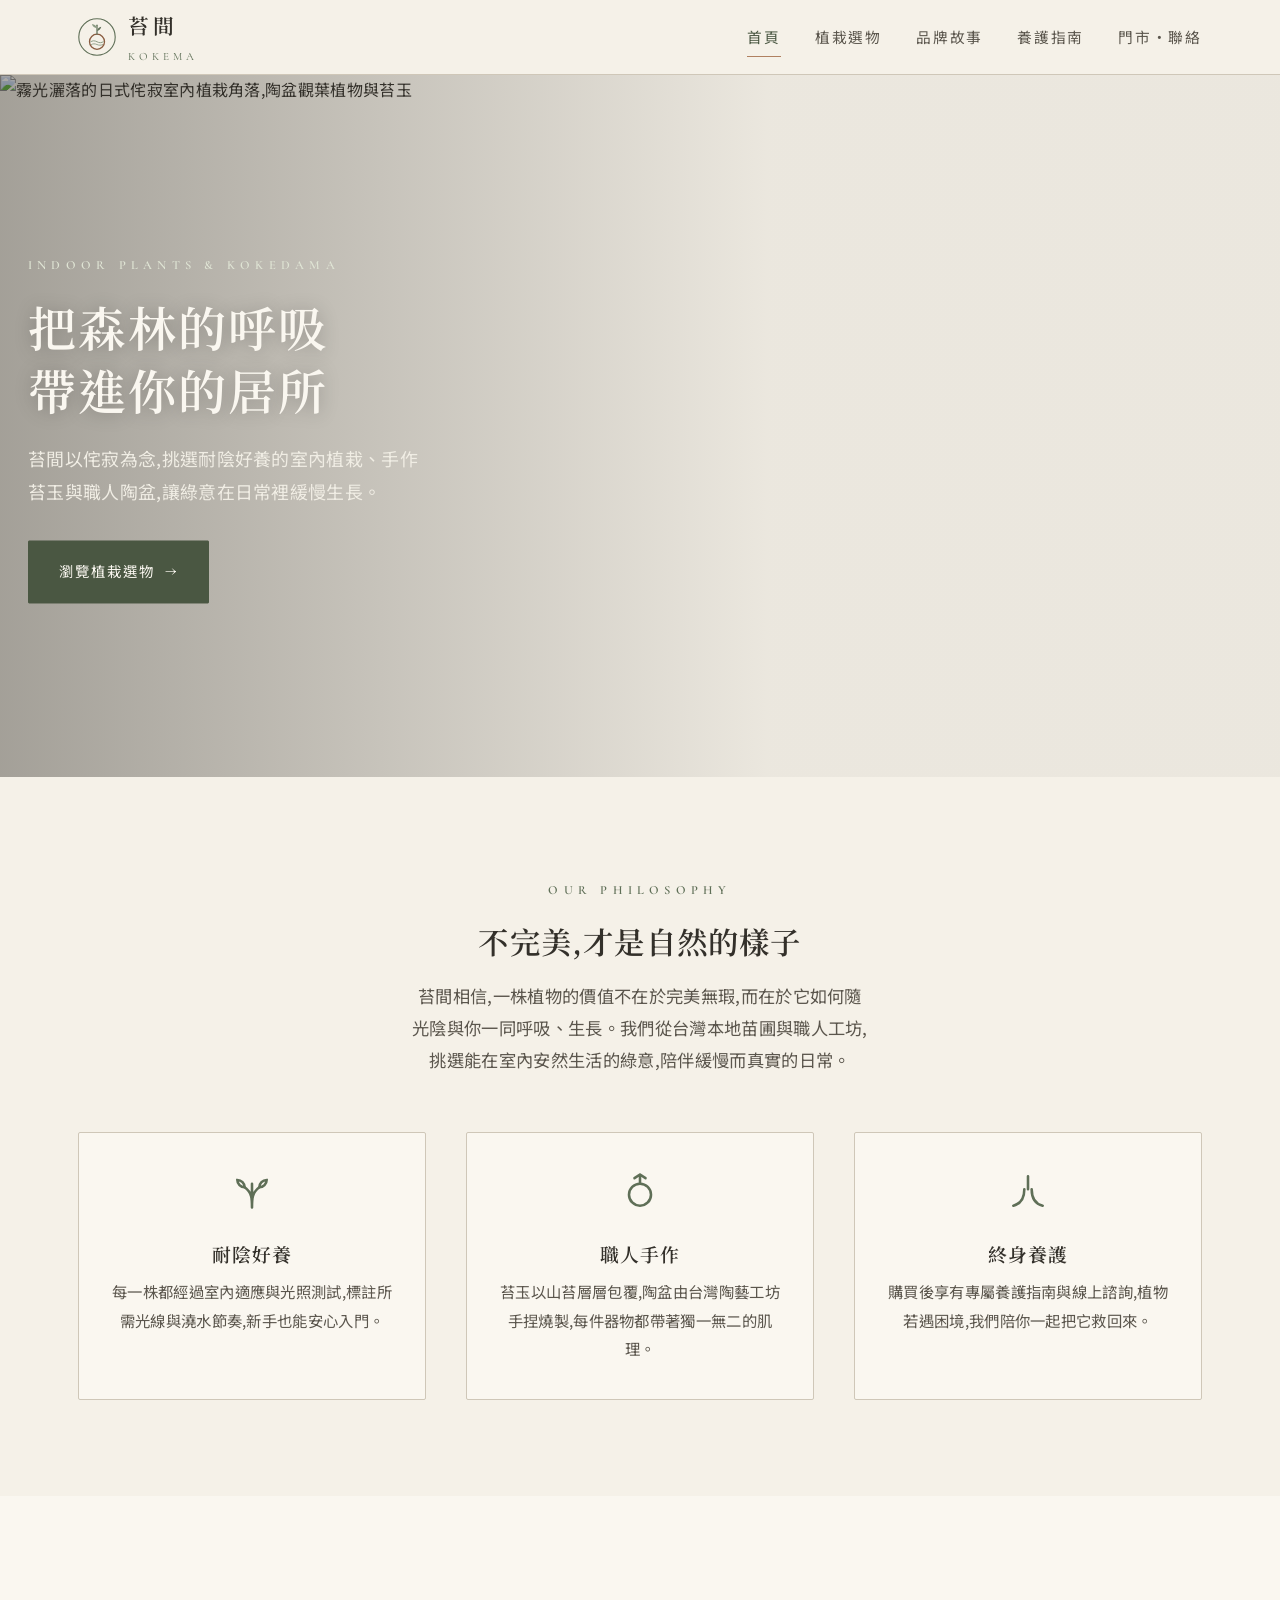
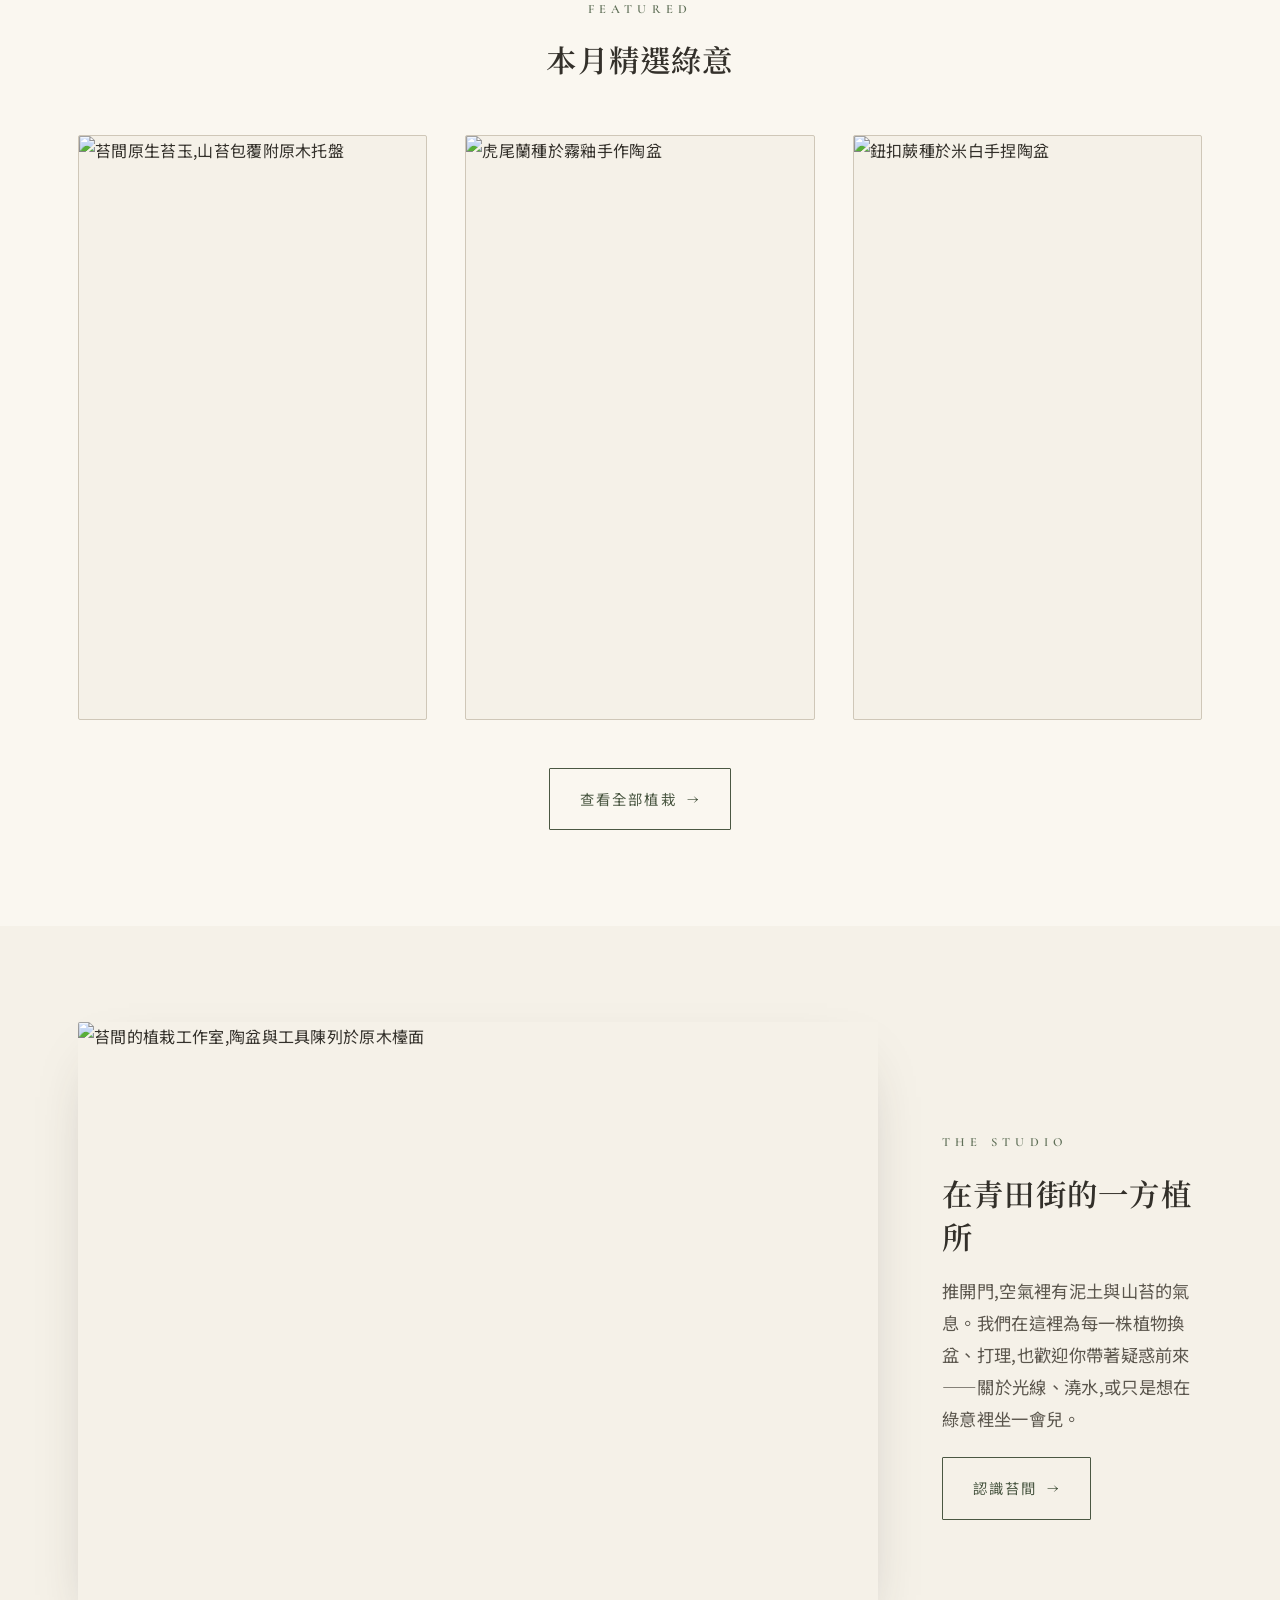
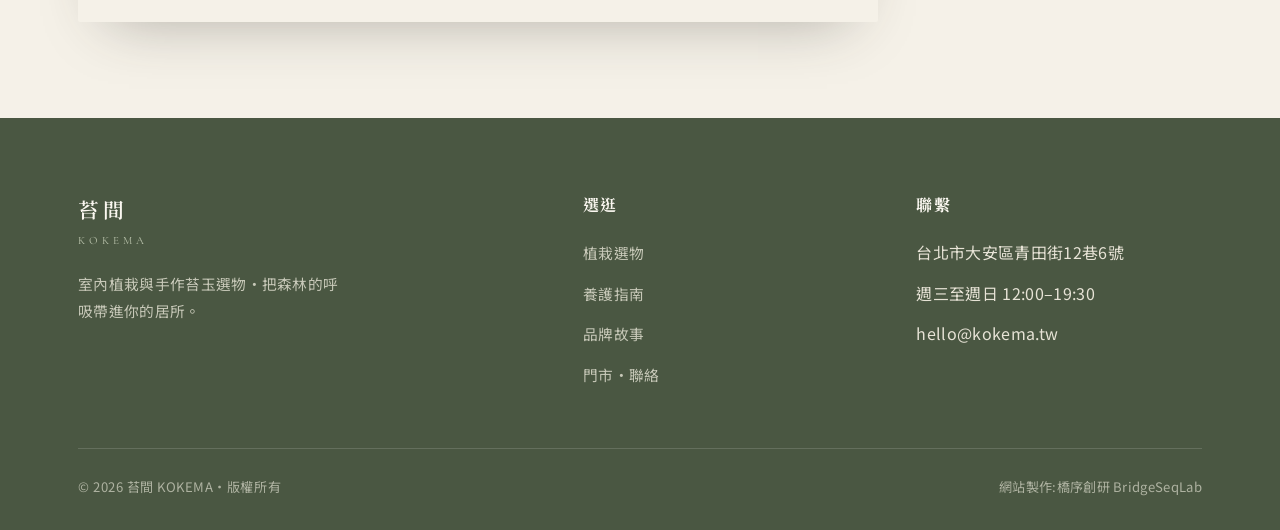
==== index.html @ 6eb8091a "feat: 苔間 KOKEMA 室內植栽與苔玉選物站(預覽)" ====
<!DOCTYPE html>
<html lang="zh-Hant">
<head>
<meta charset="UTF-8">
<meta name="viewport" content="width=device-width, initial-scale=1">
<title>苔間 KOKEMA｜室內植栽與苔玉選物・把森林的呼吸帶進居所</title>
<meta name="description" content="苔間 KOKEMA 是專注於室內植栽、手作苔玉(kokedama)與職人陶盆的綠意選物店。以侘寂為念,為都市居所挑選好養、耐陰、療癒的觀葉植物與養護器具。">
<meta name="keywords" content="室內植栽,苔玉,kokedama,手作陶盆,觀葉植物,居家綠意,植物選物,苔球,綠植,植栽養護">
<link rel="canonical" href="https://izzo24.github.io/kokema-botanical/">
<meta property="og:type" content="website">
<meta property="og:locale" content="zh_TW">
<meta property="og:site_name" content="苔間 KOKEMA">
<meta property="og:title" content="苔間 KOKEMA｜室內植栽與苔玉選物">
<meta property="og:description" content="以侘寂為念的室內植栽與手作苔玉選物店,把森林的呼吸帶進你的居所。">
<meta property="og:url" content="https://izzo24.github.io/kokema-botanical/">
<meta property="og:image" content="https://izzo24.github.io/kokema-botanical/images/hero.webp">
<meta name="twitter:card" content="summary_large_image">
<link rel="icon" type="image/svg+xml" href="./favicon.svg">
<link rel="preconnect" href="https://fonts.googleapis.com">
<link rel="preconnect" href="https://fonts.gstatic.com" crossorigin>
<link href="https://fonts.googleapis.com/css2?family=Cormorant+Garamond:wght@500;600&family=Noto+Sans+TC:wght@300;400;500&family=Noto+Serif+TC:wght@500;600&display=swap" rel="stylesheet">
<link rel="stylesheet" href="./css/style.css">
<script type="application/ld+json">
{
  "@context":"https://schema.org",
  "@type":"LocalBusiness",
  "@id":"https://izzo24.github.io/kokema-botanical/#business",
  "name":"苔間 KOKEMA",
  "description":"室內植栽、手作苔玉與職人陶盆的綠意選物店。",
  "url":"https://izzo24.github.io/kokema-botanical/",
  "image":"https://izzo24.github.io/kokema-botanical/images/hero.webp",
  "priceRange":"NT$880–NT$1,480",
  "telephone":"+886-2-2700-0816",
  "address":{"@type":"PostalAddress","streetAddress":"大安區青田街12巷6號","addressLocality":"台北市","addressRegion":"台北","postalCode":"106","addressCountry":"TW"},
  "openingHoursSpecification":[{"@type":"OpeningHoursSpecification","dayOfWeek":["Wednesday","Thursday","Friday","Saturday","Sunday"],"opens":"12:00","closes":"19:30"}],
  "sameAs":["https://www.instagram.com/kokema.botanical"]
}
</script>
<script type="application/ld+json">
{
  "@context":"https://schema.org",
  "@type":"WebSite",
  "name":"苔間 KOKEMA",
  "url":"https://izzo24.github.io/kokema-botanical/",
  "inLanguage":"zh-Hant",
  "publisher":{"@type":"Organization","name":"苔間 KOKEMA"}
}
</script>
</head>
<body>

<!-- ===== NAV ===== -->
<header class="nav">
  <div class="wrap">
    <a class="brand" href="./index.html" aria-label="苔間 KOKEMA 首頁">
      <img src="./assets/logo.svg" alt="苔間 KOKEMA 標誌" width="38" height="38" style="width:38px;height:38px">
      <span><span class="name">苔間</span><span class="en">KOKEMA</span></span>
    </a>
    <nav class="navlinks" aria-label="主選單">
      <a href="./index.html" aria-current="page">首頁</a>
      <a href="./shop.html">植栽選物</a>
      <a href="./about.html">品牌故事</a>
      <a href="./care.html">養護指南</a>
      <a href="./contact.html">門市・聯絡</a>
    </nav>
    <button class="nav-toggle" aria-label="開啟選單" aria-expanded="false"><span></span><span></span><span></span></button>
  </div>
</header>

<!-- ===== HERO ===== -->
<section class="hero" style="padding:0">
  <div class="hero-img">
    <img src="./images/hero.webp" alt="霧光灑落的日式侘寂室內植栽角落,陶盆觀葉植物與苔玉" width="1600" height="900">
    <div class="hero-text">
      <span class="kicker">Indoor Plants &amp; Kokedama</span>
      <h1>把森林的呼吸<br>帶進你的居所</h1>
      <p>苔間以侘寂為念,挑選耐陰好養的室內植栽、手作苔玉與職人陶盆,讓綠意在日常裡緩慢生長。</p>
      <a class="btn btn-solid" href="./shop.html">瀏覽植栽選物 <span class="arrow">→</span></a>
    </div>
  </div>
</section>

<!-- ===== 理念 ===== -->
<section class="center">
  <div class="wrap reveal">
    <span class="kicker">Our Philosophy</span>
    <h2 class="section-title">不完美,才是自然的樣子</h2>
    <span class="divider"></span>
    <p class="lead">苔間相信,一株植物的價值不在於完美無瑕,而在於它如何隨光陰與你一同呼吸、生長。我們從台灣本地苗圃與職人工坊,挑選能在室內安然生活的綠意,陪伴緩慢而真實的日常。</p>
    <div class="pillars">
      <div class="pillar reveal">
        <svg class="ico" viewBox="0 0 24 24" fill="none" stroke="currentColor" stroke-width="1.4"><path d="M12 21c0-5 0-8 4-11M12 21c0-5 0-8-4-11M12 21V8" stroke-linecap="round"/><path d="M8 10a4 4 0 01-4-4 4 4 0 014 4zM16 10a4 4 0 004-4 4 4 0 00-4 4z"/></svg>
        <h3>耐陰好養</h3>
        <p>每一株都經過室內適應與光照測試,標註所需光線與澆水節奏,新手也能安心入門。</p>
      </div>
      <div class="pillar reveal">
        <svg class="ico" viewBox="0 0 24 24" fill="none" stroke="currentColor" stroke-width="1.4"><circle cx="12" cy="14" r="6"/><path d="M12 8V3M9 5l3-2 3 2" stroke-linecap="round" stroke-linejoin="round"/></svg>
        <h3>職人手作</h3>
        <p>苔玉以山苔層層包覆,陶盆由台灣陶藝工坊手捏燒製,每件器物都帶著獨一無二的肌理。</p>
      </div>
      <div class="pillar reveal">
        <svg class="ico" viewBox="0 0 24 24" fill="none" stroke="currentColor" stroke-width="1.4"><path d="M4 20c4-1 6-4 6-9M20 20c-4-1-6-4-6-9M12 4v7" stroke-linecap="round"/></svg>
        <h3>終身養護</h3>
        <p>購買後享有專屬養護指南與線上諮詢,植物若遇困境,我們陪你一起把它救回來。</p>
      </div>
    </div>
  </div>
</section>

<!-- ===== 精選商品 ===== -->
<section class="bg-paper">
  <div class="wrap">
    <div class="center reveal">
      <span class="kicker">Featured</span>
      <h2 class="section-title">本月精選綠意</h2>
      <span class="divider"></span>
    </div>
    <div class="grid-products">
      <article class="card reveal">
        <a class="ph" href="./shop.html"><img src="./images/kokedama.webp" alt="苔間原生苔玉,山苔包覆附原木托盤" width="600" height="600"></a>
        <div class="body">
          <span class="tag">Kokedama</span>
          <h3>原生山苔・苔玉</h3>
          <p>以台灣山苔層層手作包覆,附原木托盤,綠意懸浮如一方小森林。</p>
          <div class="row"><span class="price">NT$880</span><button class="add" data-add="原生山苔・苔玉">加入購物籃</button></div>
        </div>
      </article>
      <article class="card reveal">
        <a class="ph" href="./shop.html"><img src="./images/products.webp" alt="虎尾蘭種於霧釉手作陶盆" width="600" height="600"></a>
        <div class="body">
          <span class="tag">Foliage</span>
          <h3>虎尾蘭・霧釉陶盆</h3>
          <p>極耐陰、淨化空氣的入門首選,搭配霧面釉陶盆沉靜內斂。</p>
          <div class="row"><span class="price">NT$1,480</span><button class="add" data-add="虎尾蘭・霧釉陶盆">加入購物籃</button></div>
        </div>
      </article>
      <article class="card reveal">
        <a class="ph" href="./shop.html"><img src="./images/studio.webp" alt="鈕扣蕨種於米白手捏陶盆" width="600" height="600"></a>
        <div class="body">
          <span class="tag">Fern</span>
          <h3>鈕扣蕨・米白手捏盆</h3>
          <p>圓潤小葉如綴串鈕扣,喜濕潤散光,為桌角添一抹輕盈綠。</p>
          <div class="row"><span class="price">NT$980</span><button class="add" data-add="鈕扣蕨・米白手捏盆">加入購物籃</button></div>
        </div>
      </article>
    </div>
    <div class="center" style="margin-top:48px"><a class="btn" href="./shop.html">查看全部植栽 <span class="arrow">→</span></a></div>
  </div>
</section>

<!-- ===== 圖文分隔 ===== -->
<section>
  <div class="wrap split">
    <div class="reveal"><img src="./images/studio.webp" alt="苔間的植栽工作室,陶盆與工具陳列於原木檯面" width="800" height="600"></div>
    <div class="reveal">
      <span class="kicker">The Studio</span>
      <h2 class="section-title">在青田街的一方植所</h2>
      <span class="divider"></span>
      <p class="lead">推開門,空氣裡有泥土與山苔的氣息。我們在這裡為每一株植物換盆、打理,也歡迎你帶著疑惑前來——關於光線、澆水,或只是想在綠意裡坐一會兒。</p>
      <p style="margin-top:1.4rem"><a class="btn" href="./about.html">認識苔間 <span class="arrow">→</span></a></p>
    </div>
  </div>
</section>

<!-- ===== FOOTER ===== -->
<footer>
  <div class="wrap">
    <div class="foot-grid">
      <div>
        <div class="brand"><span><span class="name">苔間</span><span class="en">KOKEMA</span></span></div>
        <p>室內植栽與手作苔玉選物・把森林的呼吸帶進你的居所。</p>
      </div>
      <div>
        <h4>選逛</h4>
        <ul>
          <li><a href="./shop.html">植栽選物</a></li>
          <li><a href="./care.html">養護指南</a></li>
          <li><a href="./about.html">品牌故事</a></li>
          <li><a href="./contact.html">門市・聯絡</a></li>
        </ul>
      </div>
      <div>
        <h4>聯繫</h4>
        <ul>
          <li>台北市大安區青田街12巷6號</li>
          <li>週三至週日 12:00–19:30</li>
          <li>hello@kokema.tw</li>
        </ul>
      </div>
    </div>
    <div class="foot-bottom">
      <small>© <span id="year">2026</span> 苔間 KOKEMA・版權所有</small>
      <span class="credit">網站製作:橋序創研 BridgeSeqLab</span>
    </div>
  </div>
</footer>

<script src="./js/main.js"></script>
</body>
</html>
---- css/style.css ----
/* ===========================================================
   苔間 KOKEMA — 室內植栽與苔玉選物
   設計語彙:Japandi 侘寂 wabi-sabi
   霧灰綠 × 陶土 × 米白・大量留白・細線・自然材質
   =========================================================== */

:root{
  --cream:#f5f1e8;
  --paper:#faf7f0;
  --greige:#e3ddd0;
  --sage:#8a9a82;
  --sage-deep:#5f6f57;
  --moss:#4a5742;
  --clay:#b08161;
  --clay-deep:#8a5c40;
  --ink:#33302a;
  --ink-soft:#5b564d;
  --line:#cfc7b8;
  --max:1180px;
  --serif:"Noto Serif TC","Songti TC",serif;
  --sans:"Noto Sans TC","PingFang TC","Helvetica Neue",sans-serif;
  --latin:"Cormorant Garamond",Georgia,serif;
}

*{box-sizing:border-box;margin:0;padding:0}
html{scroll-behavior:smooth}
body{
  font-family:var(--sans);
  color:var(--ink);
  background:var(--cream);
  line-height:1.85;
  font-size:16px;
  -webkit-font-smoothing:antialiased;
  letter-spacing:.02em;
}
img{max-width:100%;display:block}
a{color:inherit;text-decoration:none}

.wrap{max-width:var(--max);margin:0 auto;padding:0 28px}

/* ---------- 標題 ---------- */
h1,h2,h3{font-family:var(--serif);font-weight:600;line-height:1.4;letter-spacing:.04em;color:var(--ink)}
.kicker{
  font-family:var(--latin);
  font-size:.78rem;letter-spacing:.42em;text-transform:uppercase;
  color:var(--sage-deep);font-weight:600;margin-bottom:1.1rem;
  display:inline-block;
}
.section-title{font-size:1.9rem;margin-bottom:1.1rem}
.lead{font-size:1.08rem;color:var(--ink-soft);max-width:46ch}

/* ---------- 導覽 ---------- */
.nav{
  position:sticky;top:0;z-index:50;
  background:rgba(245,241,232,.86);
  backdrop-filter:blur(10px);
  border-bottom:1px solid var(--line);
}
.nav .wrap{display:flex;align-items:center;justify-content:space-between;height:74px}
.brand{display:flex;align-items:center;gap:12px}
.brand svg{width:38px;height:38px}
.brand .name{font-family:var(--serif);font-size:1.3rem;letter-spacing:.18em;font-weight:600}
.brand .en{font-family:var(--latin);font-size:.7rem;letter-spacing:.36em;color:var(--sage-deep);display:block;margin-top:2px}
.navlinks{display:flex;gap:34px;align-items:center}
.navlinks a{
  font-size:.92rem;letter-spacing:.12em;color:var(--ink-soft);
  position:relative;padding:4px 0;transition:color .25s;
}
.navlinks a:hover,.navlinks a[aria-current="page"]{color:var(--moss)}
.navlinks a[aria-current="page"]::after{
  content:"";position:absolute;left:0;bottom:-2px;width:100%;height:1px;background:var(--clay);
}
.nav-toggle{display:none;background:none;border:0;cursor:pointer;padding:6px}
.nav-toggle span{display:block;width:24px;height:2px;background:var(--ink);margin:5px 0;transition:.3s}

/* ---------- 按鈕 ---------- */
.btn{
  display:inline-flex;align-items:center;gap:10px;
  font-size:.9rem;letter-spacing:.14em;
  padding:14px 30px;border:1px solid var(--moss);
  color:var(--moss);background:transparent;cursor:pointer;
  transition:all .3s ease;border-radius:1px;
}
.btn:hover{background:var(--moss);color:var(--paper)}
.btn-solid{background:var(--moss);color:var(--paper)}
.btn-solid:hover{background:var(--clay-deep);border-color:var(--clay-deep)}
.btn .arrow{font-family:var(--latin);font-size:1.1rem}

/* ---------- Hero ---------- */
.hero{position:relative;overflow:hidden}
.hero-img{position:relative;height:78vh;min-height:520px}
.hero-img img{width:100%;height:100%;object-fit:cover}
.hero-img::after{content:"";position:absolute;inset:0;background:linear-gradient(90deg,rgba(51,48,42,.42),rgba(51,48,42,.05) 60%)}
.hero-text{
  position:absolute;left:0;top:50%;transform:translateY(-50%);
  color:var(--paper);max-width:560px;padding:0 28px;z-index:2;
}
.hero-text .kicker{color:#dfe4d4}
.hero-text h1{color:var(--paper);font-size:3rem;line-height:1.32;margin-bottom:1.3rem;text-shadow:0 1px 18px rgba(0,0,0,.25)}
.hero-text p{color:#f0ede4;font-size:1.12rem;max-width:40ch;margin-bottom:2rem}

/* ---------- 區塊通用 ---------- */
section{padding:96px 0}
.section-sm{padding:64px 0}
.split{display:grid;grid-template-columns:1fr 1fr;gap:64px;align-items:center}
.split img{border-radius:2px;box-shadow:0 24px 60px -30px rgba(51,48,42,.4)}
.center{text-align:center}
.center .lead{margin:0 auto}
.divider{width:46px;height:1px;background:var(--clay);margin:1.4rem 0}
.center .divider{margin:1.4rem auto}

/* ---------- 理念三欄 ---------- */
.pillars{display:grid;grid-template-columns:repeat(3,1fr);gap:40px;margin-top:56px}
.pillar{padding:36px 30px;background:var(--paper);border:1px solid var(--line);border-radius:2px}
.pillar .ico{width:44px;height:44px;margin-bottom:20px;color:var(--sage-deep)}
.pillar h3{font-size:1.18rem;margin-bottom:.6rem}
.pillar p{color:var(--ink-soft);font-size:.96rem}

/* ---------- 商品卡 ---------- */
.bg-paper{background:var(--paper)}
.grid-products{display:grid;grid-template-columns:repeat(3,1fr);gap:38px;margin-top:54px}
.card{background:var(--cream);border:1px solid var(--line);border-radius:2px;overflow:hidden;transition:transform .35s ease,box-shadow .35s ease}
.card:hover{transform:translateY(-5px);box-shadow:0 26px 50px -34px rgba(51,48,42,.5)}
.card .ph{aspect-ratio:1/1;overflow:hidden;background:var(--greige)}
.card .ph img{width:100%;height:100%;object-fit:cover;transition:transform .6s ease}
.card:hover .ph img{transform:scale(1.05)}
.card .body{padding:24px 24px 28px}
.card .tag{font-family:var(--latin);font-size:.72rem;letter-spacing:.24em;text-transform:uppercase;color:var(--sage-deep)}
.card h3{font-size:1.22rem;margin:.5rem 0 .5rem}
.card p{font-size:.9rem;color:var(--ink-soft);margin-bottom:1.1rem;min-height:3.2em}
.card .price{font-family:var(--latin);font-size:1.35rem;color:var(--clay-deep);font-weight:600}
.card .row{display:flex;align-items:center;justify-content:space-between}
.card .add{font-size:.82rem;letter-spacing:.12em;border:1px solid var(--moss);color:var(--moss);padding:9px 16px;cursor:pointer;background:none;transition:.3s;border-radius:1px}
.card .add:hover{background:var(--moss);color:var(--paper)}

/* ---------- 內容文字頁 ---------- */
.article{max-width:760px;margin:0 auto}
.article h2{font-size:1.5rem;margin:2.6rem 0 1rem}
.article h3{font-size:1.18rem;margin:1.8rem 0 .6rem;color:var(--moss)}
.article p{margin-bottom:1.2rem;color:var(--ink-soft)}
.article ul{margin:0 0 1.4rem 1.3rem;color:var(--ink-soft)}
.article li{margin-bottom:.5rem}
.article .note{background:var(--paper);border-left:3px solid var(--sage);padding:18px 24px;margin:1.6rem 0;border-radius:0 2px 2px 0}
.figure{margin:2rem 0}
.figure figcaption{font-size:.84rem;color:var(--sage-deep);margin-top:.7rem;text-align:center;letter-spacing:.08em}

/* ---------- 麵包屑 ---------- */
.crumbs{font-size:.82rem;letter-spacing:.1em;color:var(--ink-soft);padding:22px 0 0}
.crumbs a:hover{color:var(--moss)}
.crumbs span{color:var(--clay)}

/* ---------- 頁首小帶 ---------- */
.pagehead{background:var(--paper);border-bottom:1px solid var(--line);padding:54px 0 60px}
.pagehead .kicker{margin-bottom:.8rem}
.pagehead h1{font-size:2.4rem}
.pagehead p{color:var(--ink-soft);margin-top:1rem;max-width:52ch}

/* ---------- 表單 ---------- */
.form{display:grid;gap:20px;max-width:560px}
.form label{font-size:.86rem;letter-spacing:.1em;color:var(--ink-soft);display:block;margin-bottom:8px}
.form input,.form textarea,.form select{
  width:100%;padding:13px 16px;border:1px solid var(--line);background:var(--paper);
  font-family:var(--sans);font-size:.96rem;color:var(--ink);border-radius:2px;
}
.form input:focus,.form textarea:focus,.form select:focus{outline:none;border-color:var(--sage)}
.contact-grid{display:grid;grid-template-columns:1fr 1fr;gap:64px}
.info-row{display:flex;gap:16px;margin-bottom:22px;align-items:flex-start}
.info-row .ico{width:22px;height:22px;color:var(--sage-deep);flex:none;margin-top:3px}
.info-row b{font-family:var(--serif);font-weight:600;display:block;margin-bottom:2px}
.info-row span{color:var(--ink-soft);font-size:.94rem}

/* ---------- 頁尾 ---------- */
footer{background:var(--moss);color:#e7e3d6;padding:72px 0 30px;margin-top:0}
.foot-grid{display:grid;grid-template-columns:1.6fr 1fr 1fr;gap:48px;padding-bottom:48px;border-bottom:1px solid rgba(255,255,255,.14)}
footer .brand .name{color:var(--paper)}
footer .brand .en{color:#b9c2ab}
footer p{color:#c7c8b8;font-size:.92rem;margin-top:18px;max-width:34ch}
footer h4{font-family:var(--serif);font-size:1rem;letter-spacing:.1em;margin-bottom:18px;color:var(--paper)}
footer ul{list-style:none}
footer ul li{margin-bottom:11px}
footer ul a{color:#c7c8b8;font-size:.92rem;transition:color .25s}
footer ul a:hover{color:var(--paper)}
.foot-bottom{display:flex;justify-content:space-between;align-items:center;padding-top:26px;flex-wrap:wrap;gap:10px}
.foot-bottom small{color:#aeb2a1;font-size:.82rem;letter-spacing:.04em}
.foot-bottom .credit{color:#aeb2a1;font-size:.82rem}

/* ---------- 動畫 ---------- */
.reveal{opacity:0;transform:translateY(22px);transition:opacity .8s ease,transform .8s ease}
.reveal.in{opacity:1;transform:none}

/* ---------- 404 ---------- */
.nf{min-height:62vh;display:flex;flex-direction:column;align-items:center;justify-content:center;text-align:center;padding:80px 28px}
.nf .big{font-family:var(--latin);font-size:6rem;color:var(--sage);line-height:1}
.nf h1{font-size:1.8rem;margin:1rem 0 .6rem}
.nf p{color:var(--ink-soft);margin-bottom:2rem}

/* ---------- RWD ---------- */
@media(max-width:860px){
  .navlinks{
    position:fixed;inset:74px 0 auto 0;background:var(--cream);
    flex-direction:column;gap:0;padding:8px 0;border-bottom:1px solid var(--line);
    transform:translateY(-130%);transition:transform .35s ease;
  }
  .navlinks.open{transform:none}
  .navlinks a{padding:15px 28px;width:100%;border-bottom:1px solid var(--line)}
  .nav-toggle{display:block}
  .split,.contact-grid{grid-template-columns:1fr;gap:38px}
  .pillars{grid-template-columns:1fr;gap:22px}
  .grid-products{grid-template-columns:1fr 1fr;gap:24px}
  .foot-grid{grid-template-columns:1fr 1fr;gap:34px}
  .hero-text h1{font-size:2.2rem}
  .section-title{font-size:1.6rem}
  section{padding:68px 0}
}
@media(max-width:520px){
  .grid-products{grid-template-columns:1fr}
  .foot-grid{grid-template-columns:1fr}
  .hero-text h1{font-size:1.9rem}
  .hero-img{height:70vh}
}
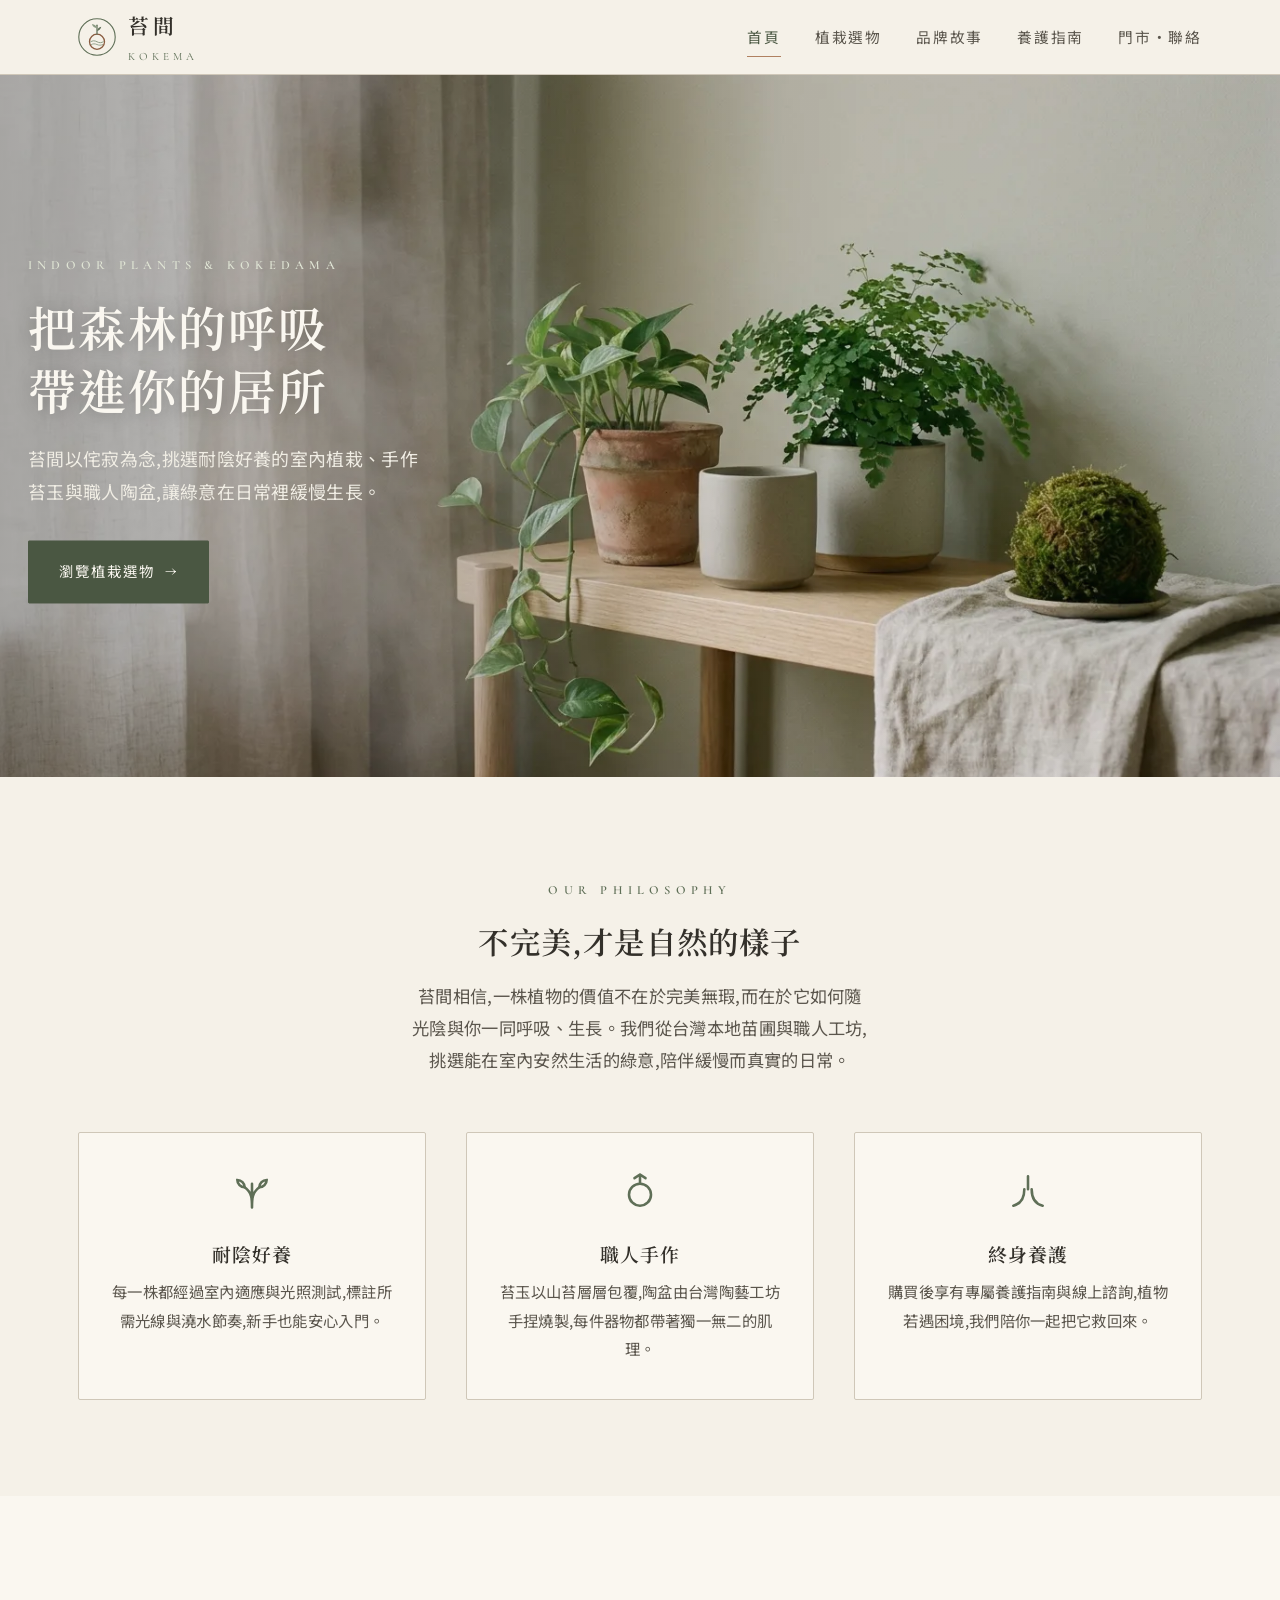
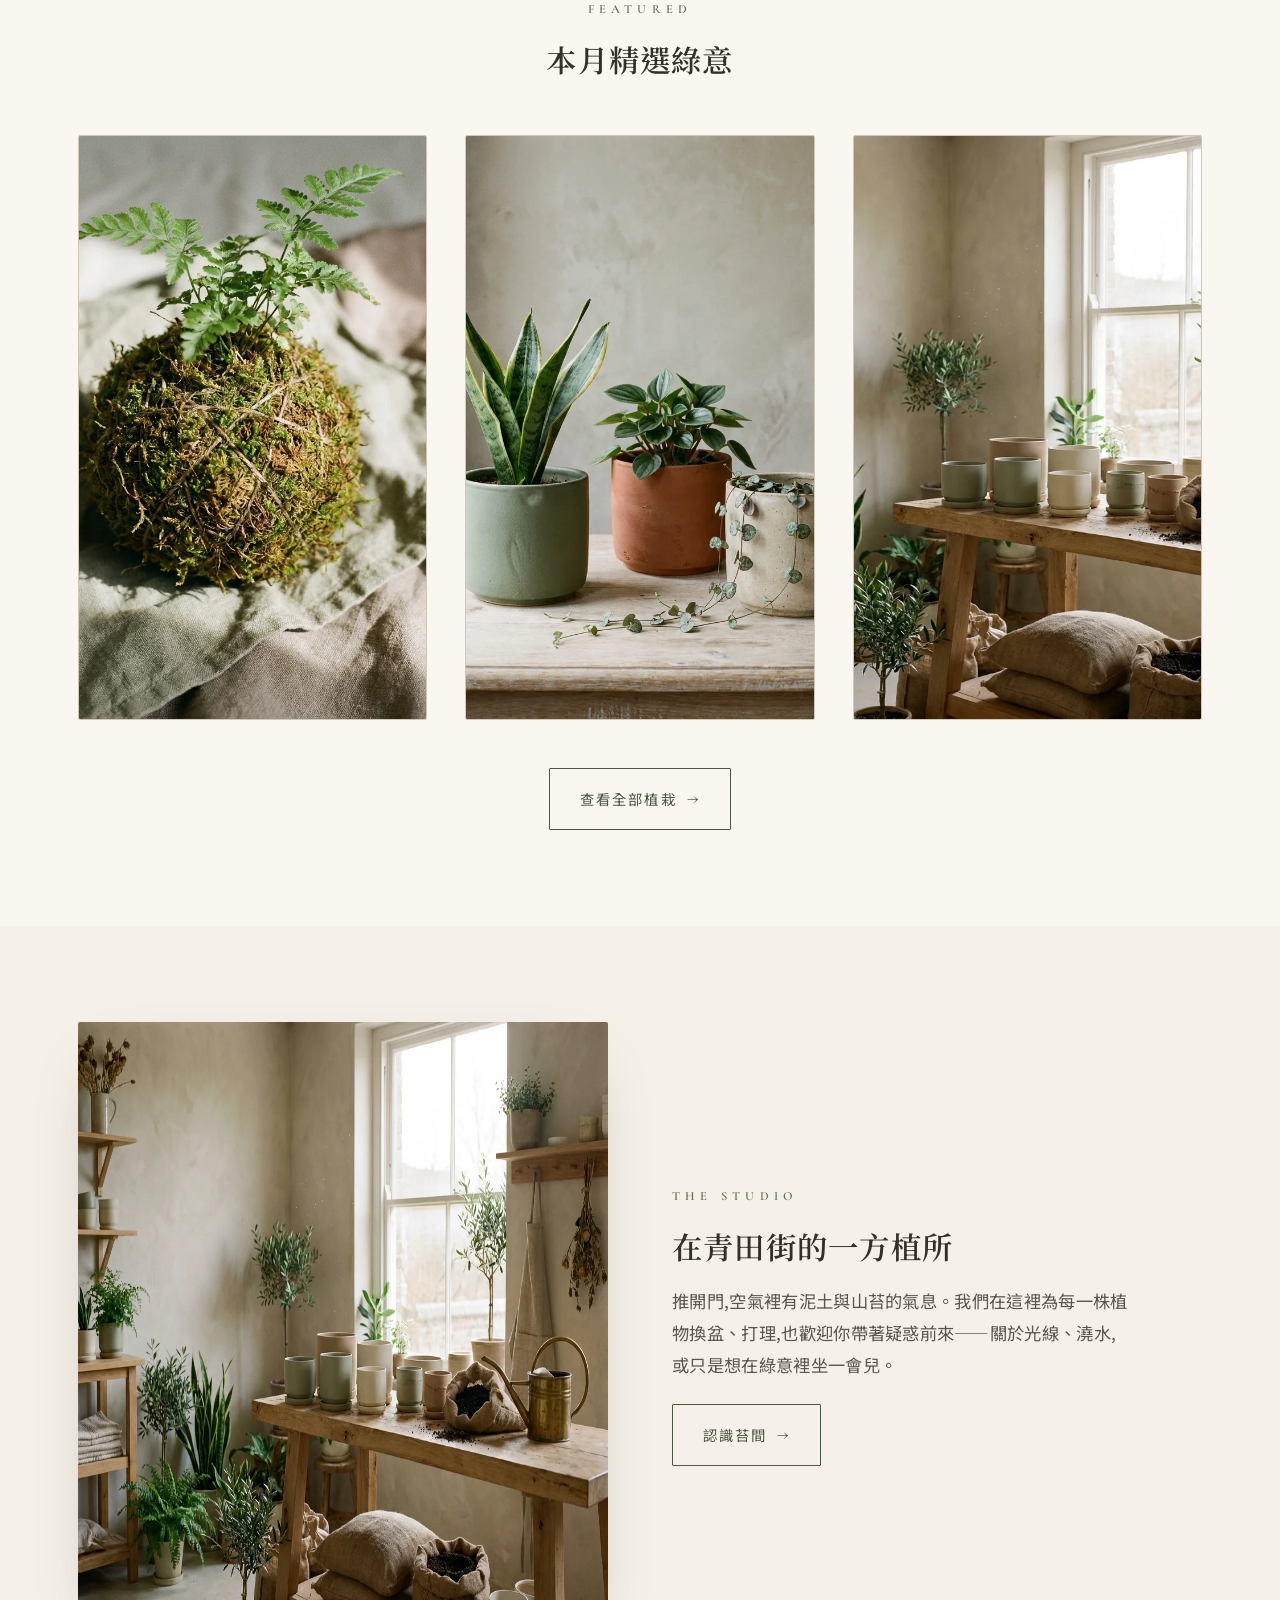
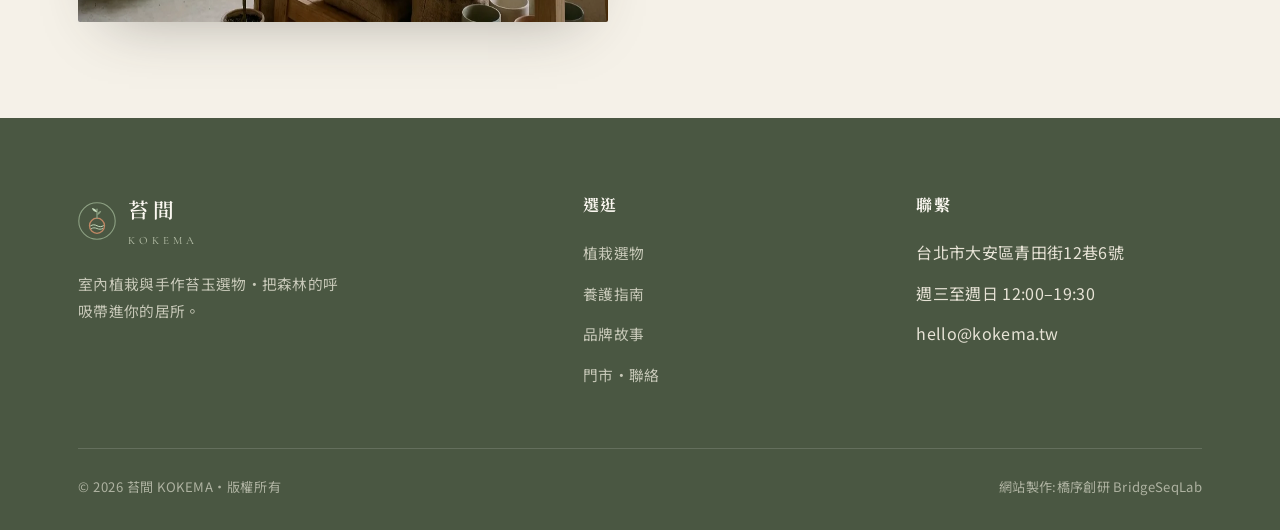
==== commit 7deb4d86: "fix: footer 補上品牌 logo 全站 6 頁 footer 的 brand 只有文字、缺 logo 圖示, 補上與頁首一致的 logo.svg,並加亮度濾鏡讓它在深色 footer 上清晰" ====
--- a/index.html
+++ b/index.html
@@ -167,7 +167,7 @@
   <div class="wrap">
     <div class="foot-grid">
       <div>
-        <div class="brand"><span><span class="name">苔間</span><span class="en">KOKEMA</span></span></div>
+        <div class="brand"><img src="./assets/logo.svg" alt="苔間 KOKEMA 標誌" width="38" height="38" style="width:38px;height:38px"><span><span class="name">苔間</span><span class="en">KOKEMA</span></span></div>
         <p>室內植栽與手作苔玉選物・把森林的呼吸帶進你的居所。</p>
       </div>
       <div>
--- a/css/style.css
+++ b/css/style.css
@@ -174,6 +174,7 @@
 .foot-grid{display:grid;grid-template-columns:1.6fr 1fr 1fr;gap:48px;padding-bottom:48px;border-bottom:1px solid rgba(255,255,255,.14)}
 footer .brand .name{color:var(--paper)}
 footer .brand .en{color:#b9c2ab}
+footer .brand img{filter:brightness(1.45) saturate(.85)}
 footer p{color:#c7c8b8;font-size:.92rem;margin-top:18px;max-width:34ch}
 footer h4{font-family:var(--serif);font-size:1rem;letter-spacing:.1em;margin-bottom:18px;color:var(--paper)}
 footer ul{list-style:none}
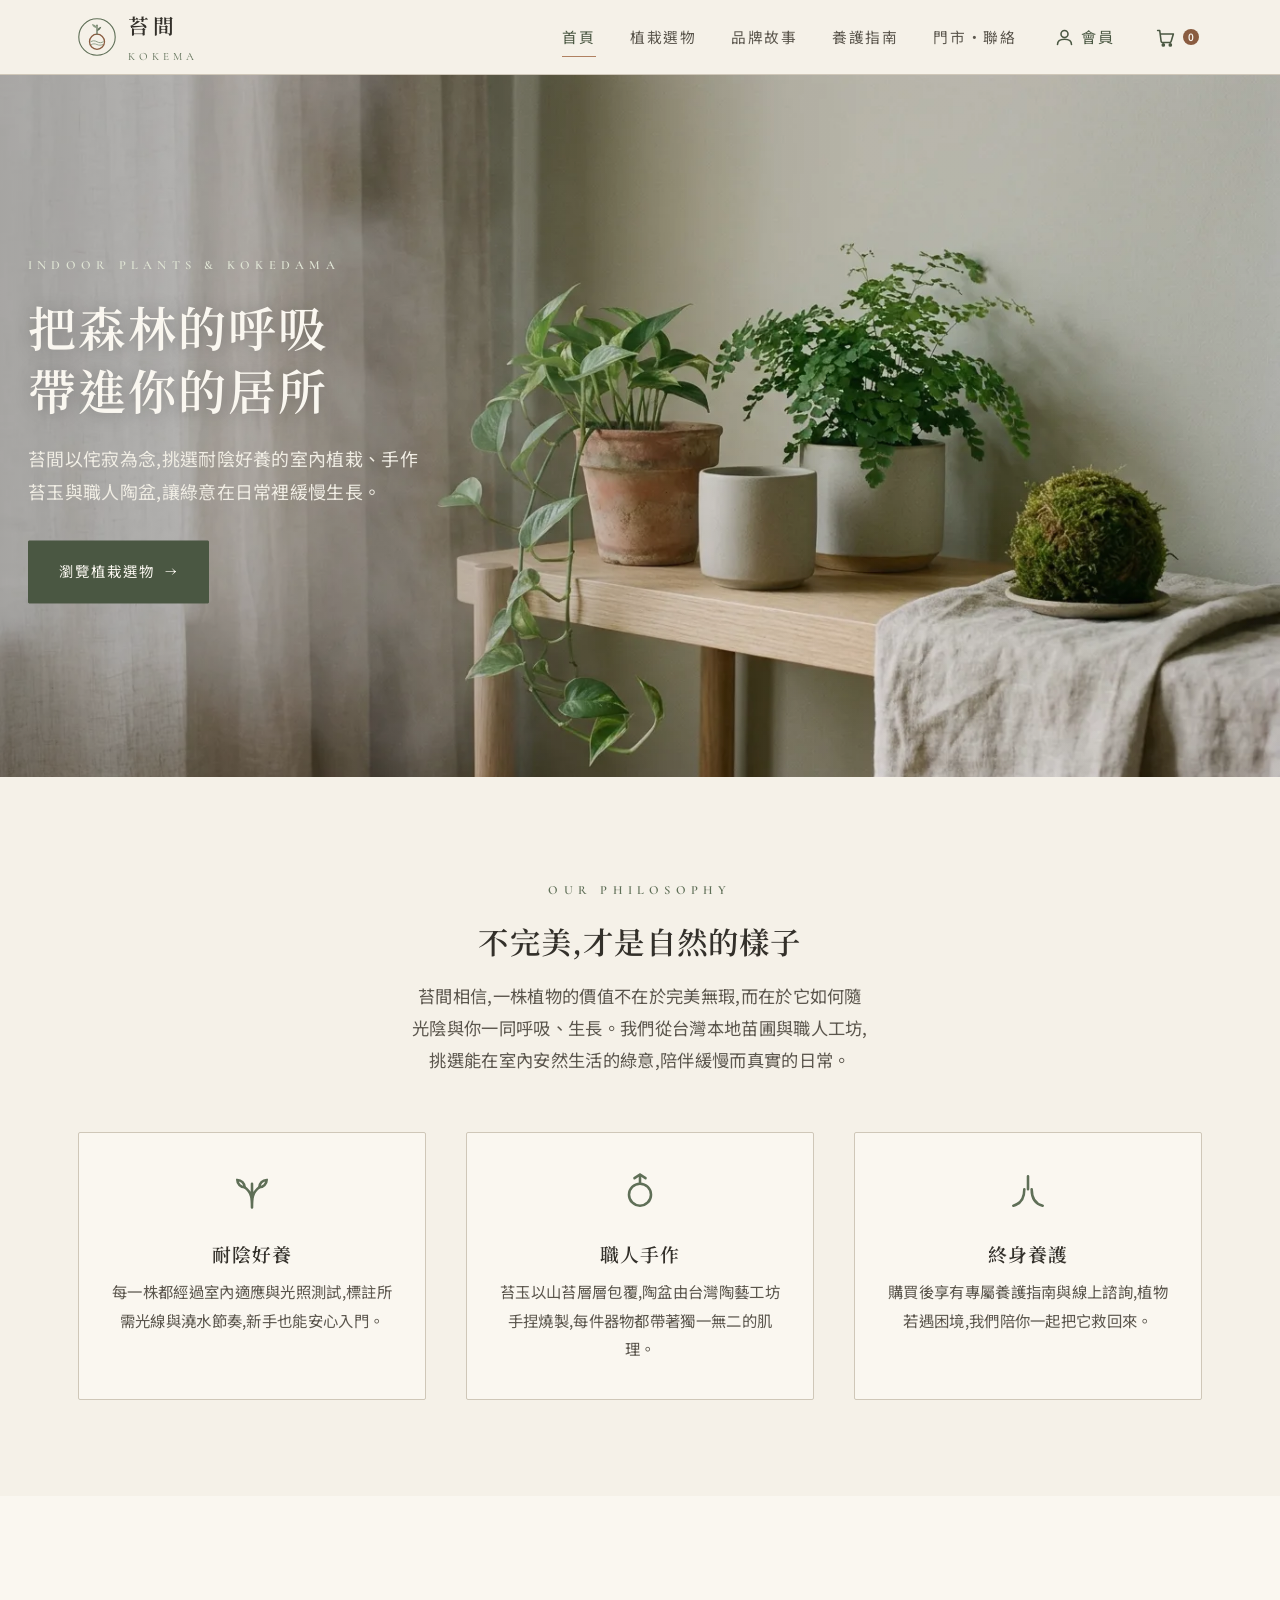
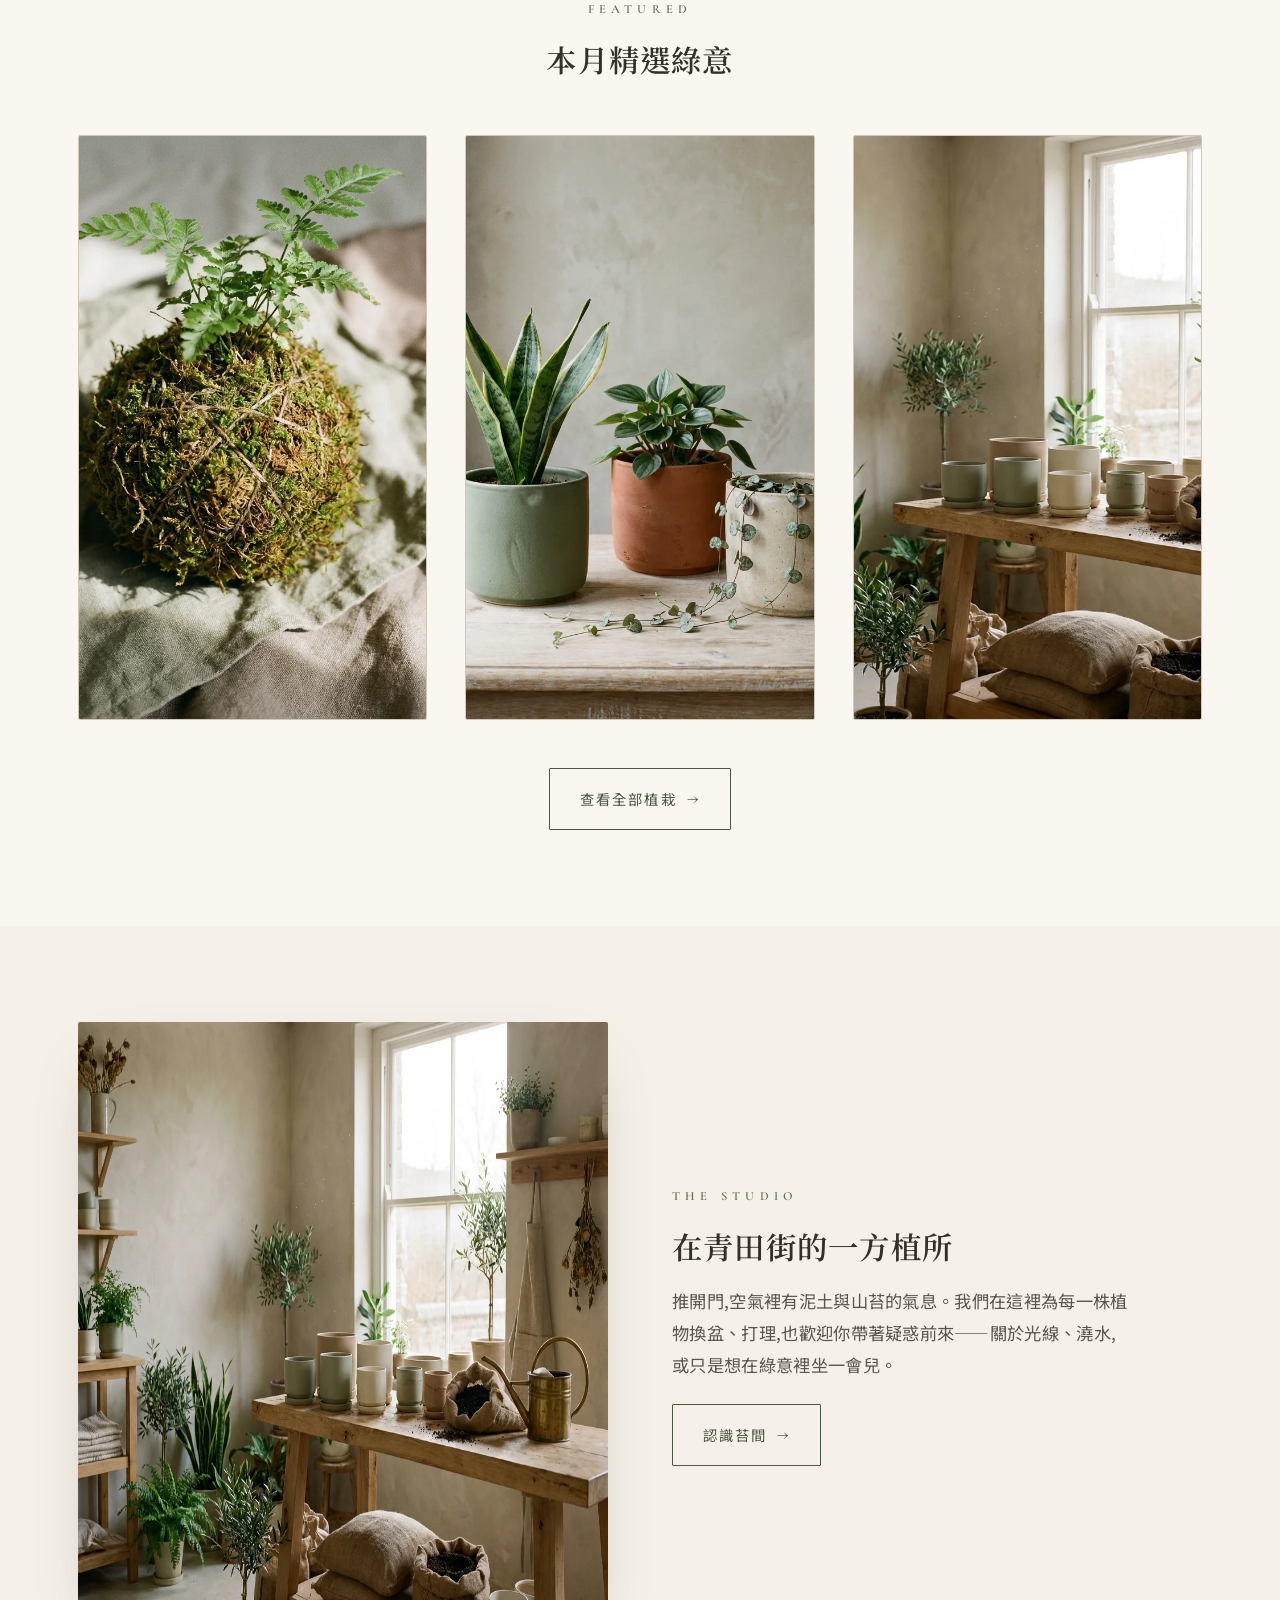
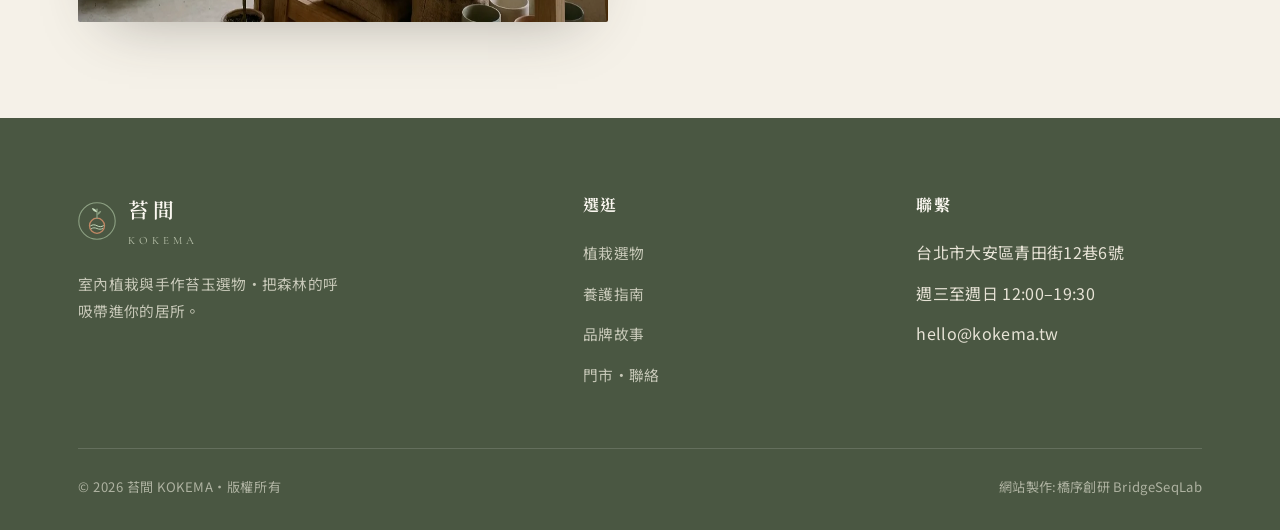
==== commit 54250fee: "Add 會員中心 + cart drawer + header member/cart (規範)" ====
--- a/index.html
+++ b/index.html
@@ -46,6 +46,7 @@
   "publisher":{"@type":"Organization","name":"苔間 KOKEMA"}
 }
 </script>
+<link rel="stylesheet" href="./addon.css">
 </head>
 <body>
 
@@ -62,7 +63,7 @@
       <a href="./about.html">品牌故事</a>
       <a href="./care.html">養護指南</a>
       <a href="./contact.html">門市・聯絡</a>
-    </nav>
+    <a class="acct-link" href="./member.html" aria-label="會員中心"><svg viewBox="0 0 24 24" fill="none" stroke="currentColor" stroke-width="1.8" stroke-linecap="round" stroke-linejoin="round" aria-hidden="true"><circle cx="12" cy="8" r="4"/><path d="M4 20c0-4 3.6-6 8-6s8 2 8 6"/></svg><span>會員</span></a><button class="cart-toggle" type="button" aria-label="購物車" aria-haspopup="dialog"><svg viewBox="0 0 24 24" fill="none" stroke="currentColor" stroke-width="1.8" stroke-linecap="round" stroke-linejoin="round" aria-hidden="true"><path d="M3 4h2.4l1.6 12.4a1.5 1.5 0 0 0 1.5 1.3h8.4a1.5 1.5 0 0 0 1.5-1.2L21 8H6.4"/><circle cx="9.5" cy="20.5" r="1.2" fill="currentColor"/><circle cx="17.5" cy="20.5" r="1.2" fill="currentColor"/></svg><span class="cart-badge" aria-hidden="true">0</span></button></nav>
     <button class="nav-toggle" aria-label="開啟選單" aria-expanded="false"><span></span><span></span><span></span></button>
   </div>
 </header>
@@ -196,5 +197,12 @@
 </footer>
 
 <script src="./js/main.js"></script>
+<div class="cart-overlay" id="cartOverlay"></div>
+<aside class="cart-drawer" id="cartDrawer" role="dialog" aria-modal="true" aria-label="購物車" aria-hidden="true">
+  <div class="cd-head"><h2>購物車</h2><button class="cd-close" id="cartClose" aria-label="關閉購物車"><svg viewBox="0 0 24 24" fill="none" stroke="currentColor" stroke-width="2" stroke-linecap="round" aria-hidden="true"><path d="M6 6l12 12M18 6L6 18"/></svg></button></div>
+  <div class="cd-body"><p class="cd-empty">您的購物車目前是空的。<br>歡迎先逛逛全部商品。</p></div>
+  <div class="cd-foot"><div class="cd-total"><span>小計</span><span>NT$ 0</span></div><a class="mc-btn" href="./shop.html">前往選購</a></div>
+</aside>
+<script src="./addon.js" defer></script>
 </body>
 </html>
--- a/addon.css
+++ b/addon.css
@@ -0,0 +1,41 @@
+/* 苔間 KOKEMA — header 會員/購物車 + 側欄 + 會員中心(addon, Japandi) */
+.navlinks .acct-link,.navlinks .cart-toggle{display:inline-flex;align-items:center;gap:.4rem;background:none;border:0;cursor:pointer;color:var(--moss,#4a5742);font:inherit;font-size:.95rem;padding:.2rem;line-height:1}
+.navlinks .cart-toggle{position:relative}
+.navlinks .acct-link svg,.navlinks .cart-toggle svg{width:21px;height:21px}
+.navlinks .acct-link:hover,.navlinks .cart-toggle:hover{color:#8a5c40}
+.cart-badge{display:inline-flex;align-items:center;justify-content:center;min-width:16px;height:16px;padding:0 4px;background:#8a5c40;color:#faf7f0;font-size:10px;font-weight:600;border-radius:50px}
+.cart-overlay{position:fixed;inset:0;background:rgba(74,87,66,.45);opacity:0;visibility:hidden;transition:.3s;z-index:200}
+.cart-overlay.show{opacity:1;visibility:visible}
+.cart-drawer{position:fixed;top:0;right:0;height:100%;width:min(400px,92vw);background:#faf7f0;border-left:1px solid #e3ddd0;transform:translateX(100%);transition:transform .35s ease;z-index:210;display:flex;flex-direction:column;color:#4a5742}
+.cart-drawer.open{transform:translateX(0)}
+.cd-head{display:flex;align-items:center;justify-content:space-between;padding:1.3rem 1.5rem;border-bottom:1px solid #e3ddd0}
+.cd-head h2{font-family:"Cormorant Garamond","Noto Serif TC",serif;font-size:1.45rem;margin:0;font-weight:600;color:#4a5742}
+.cd-close{background:none;border:0;cursor:pointer;color:#4a5742;display:inline-flex;padding:.3rem}.cd-close svg{width:23px;height:23px}
+.cd-body{flex:1;overflow:auto;padding:1.8rem 1.5rem}
+.cd-empty{text-align:center;margin-top:2.4rem;line-height:2;color:#5f6f57}
+.cd-foot{border-top:1px solid #e3ddd0;padding:1.4rem 1.5rem}
+.cd-total{display:flex;justify-content:space-between;font-family:"Cormorant Garamond",serif;font-size:1.2rem;margin-bottom:1rem}
+.mc-btn{display:inline-flex;align-items:center;justify-content:center;gap:.5rem;background:#5f6f57;color:#faf7f0;border:1px solid #5f6f57;padding:.85rem 1.7rem;cursor:pointer;transition:.25s;font:inherit;letter-spacing:.04em;text-decoration:none;border-radius:30px}
+.mc-btn:hover{background:#4a5742;border-color:#4a5742}
+.cd-foot .mc-btn{width:100%}
+.mc-wrap{max-width:1120px;margin:0 auto;padding:2.6rem 24px 4.5rem;color:#4a5742}
+.mc-crumb{font-size:.82rem;letter-spacing:.06em;color:#8a9a82;margin-bottom:1.6rem}.mc-crumb a{color:#8a9a82}.mc-crumb a:hover{color:#8a5c40}
+.mc-title{font-family:"Cormorant Garamond","Noto Serif TC",serif;font-weight:600;font-size:clamp(2.3rem,6vw,3.8rem);margin:0 0 .5rem;color:#4a5742}
+.mc-sub{max-width:54ch;margin:0 0 2.6rem;font-size:1.06rem;color:#5f6f57}
+.mc-grid{display:grid;grid-template-columns:1fr 1fr;gap:1.8rem;margin-bottom:1rem}
+.mc-card{border:1px solid #e3ddd0;background:#f5f1e8;padding:2rem;border-radius:14px}
+.mc-card h2{font-family:"Cormorant Garamond","Noto Serif TC",serif;font-weight:600;font-size:1.6rem;margin:0 0 1.3rem;color:#4a5742}
+.mc-card label{display:block;font-size:.82rem;margin-bottom:1.1rem;color:#5f6f57}
+.mc-card input{display:block;width:100%;margin-top:.45rem;padding:.8rem .9rem;border:1px solid #e3ddd0;background:#faf7f0;font:inherit;font-size:15px;color:#4a5742;border-radius:8px}
+.mc-card input:focus{outline:none;border-color:#8a9a82}
+.mc-h2{font-family:"Cormorant Garamond","Noto Serif TC",serif;font-weight:600;font-size:clamp(1.7rem,4vw,2.5rem);margin:2.6rem 0 1.5rem;color:#4a5742}
+.mc-benefits{display:grid;grid-template-columns:repeat(4,1fr);gap:1.3rem}
+.mc-benefit{border:1px solid #e3ddd0;padding:1.5rem;background:#f5f1e8;border-radius:12px}
+.mc-benefit svg{width:30px;height:30px;margin-bottom:.8rem;color:#8a5c40}
+.mc-benefit h3{font-family:"Cormorant Garamond",serif;font-size:1.2rem;margin:0 0 .4rem}.mc-benefit p{margin:0;font-size:.9rem;color:#5f6f57}
+.mc-orders{border:1px solid #e3ddd0;background:#e3ddd0;padding:2.2rem;text-align:center;margin-top:1.8rem;border-radius:14px}
+.mc-orders h2{font-family:"Cormorant Garamond",serif;margin:0 0 .6rem;color:#4a5742}.mc-orders p{margin:0 0 1.5rem;color:#5f6f57}
+.addon-toast{position:fixed;left:50%;bottom:28px;transform:translate(-50%,150%);background:#4a5742;color:#faf7f0;padding:.9rem 1.6rem;z-index:300;transition:transform .4s;border-radius:30px}
+.addon-toast.show{transform:translate(-50%,0)}
+@media(max-width:760px){.mc-grid{grid-template-columns:1fr}.mc-benefits{grid-template-columns:1fr 1fr}}
+@media(max-width:480px){.mc-benefits{grid-template-columns:1fr}}
